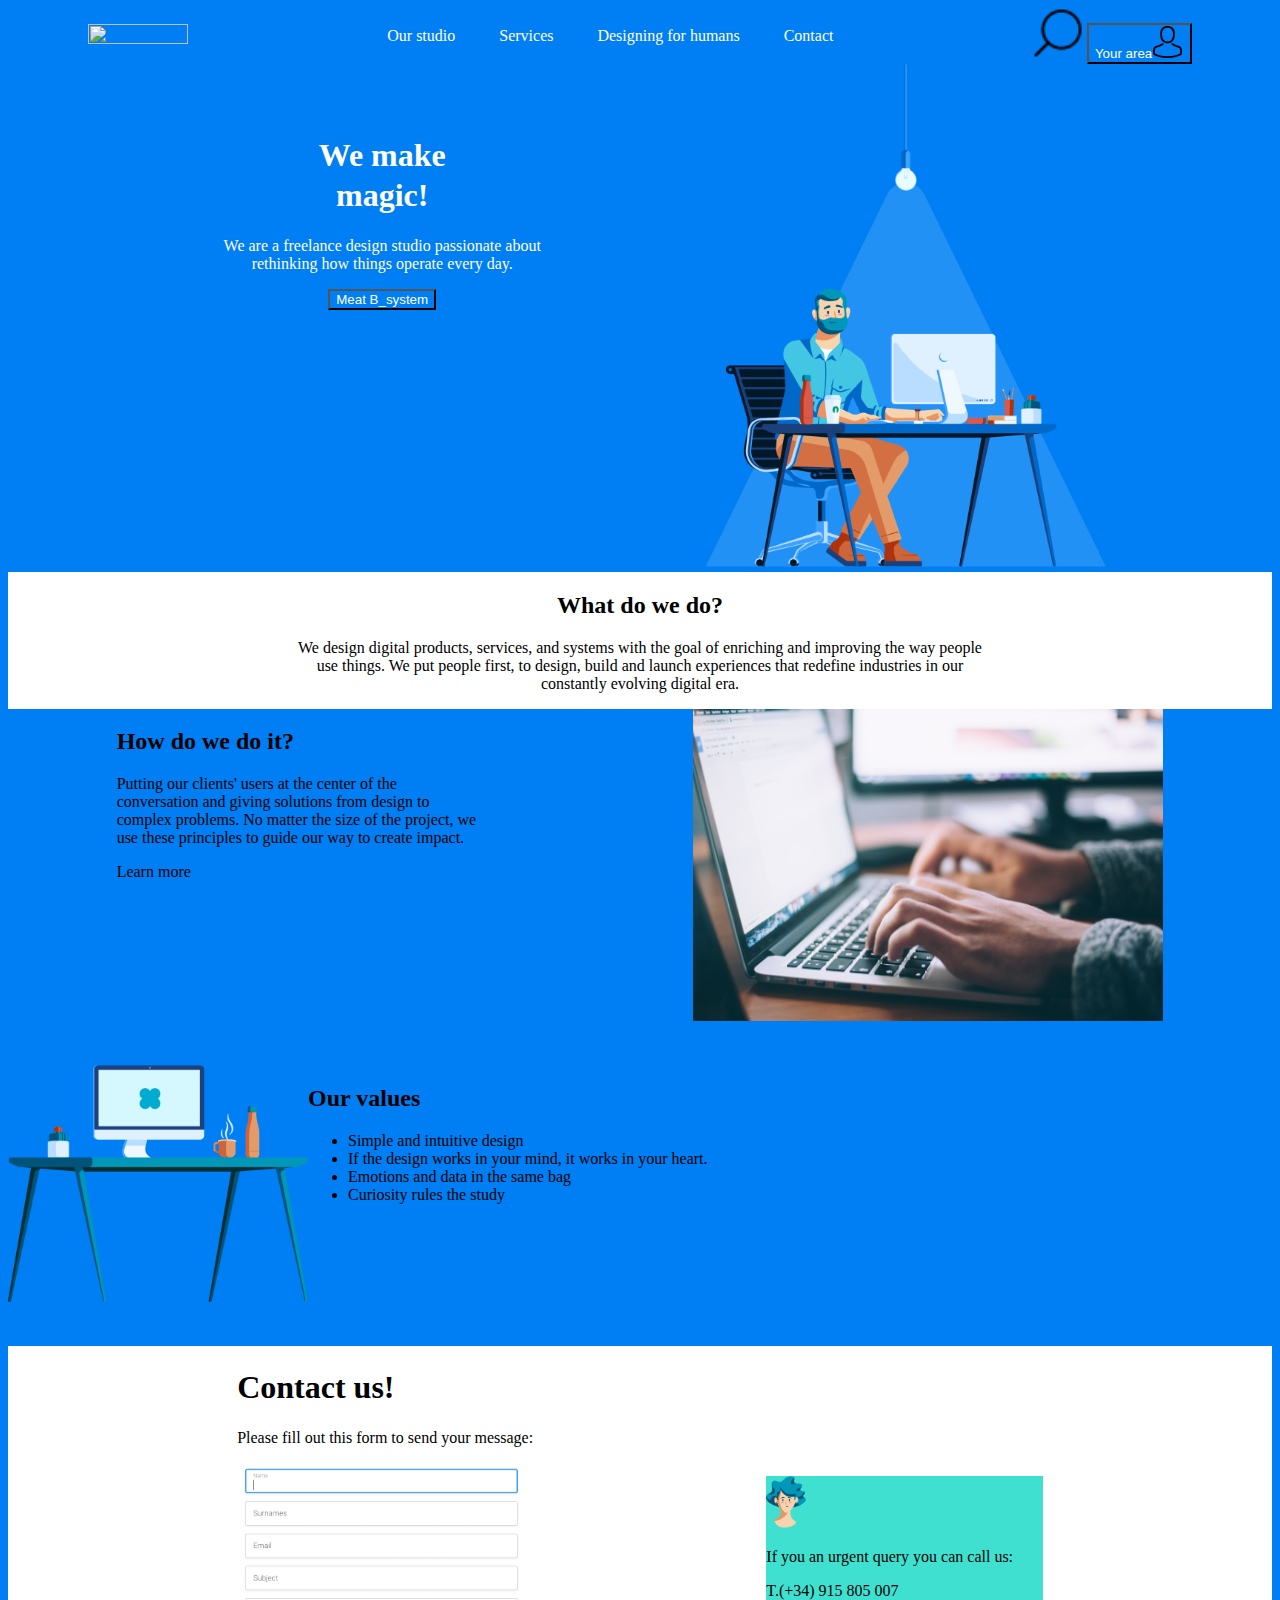
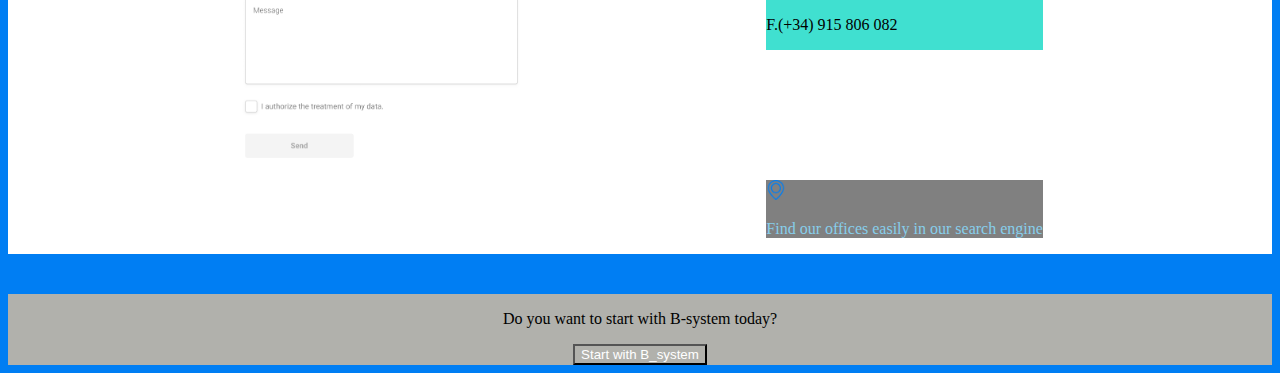
==== projet1nancy/index.html @ 30feb052 "projet 1 à jour" ====
<!doctype html>
<html lang="fr">
<head>
    <meta charset="utf-8">
    <title>Projet1Nancy</title>
    <link rel="stylesheet" href="styles/styles.css">
</head>
<body> 
<!-- DÉBUT EN-TETE (TOUTE LES PARTIES-(class entete)--------------------->
    <div class="entete">
        <!-- Logo dans en-tête-------------------------------------->
        <div class="hautgauche">
            <img alt="" src="/images/02Logo_white.png" id="logoentête"
            width="100"
            height="20"/>
        </div>
<!-- début Menu de navigation dans en-tete------------------------------->
    <nav class = "menu-nav">
            <ul>
                <li class="boutton">
                    <a href="our.html">
                    Our  studio
                   </a>
                </li >
                <li class="boutton">
                    <a href="Services.html">
                        Services
                    </a>   
                </li> 
                <li class="boutton">
                    <a href="Designing.html">
                    Designing for humans
                    </a>
                </li>
                <li class="boutton">
                <a href="Contact.html">
                    Contact
                </a>                   
                </li>
            </ul>
     </nav>  
<!-- fin Menu de navigation dans en-tete ----------------------------->

<!-- Loupe et bouton (your aréa) avec image dans en-tete ---------->        
        <div class="hautdroit">
            <img alt="" src="images/magnifying_glass.png"
            width="50"
            height="30"/>
           <button>Your area<img alt="" src="images/avatar.png"/></button> 
        </div>
    </div>
<!-- FIN EN-TÊTE (TOUTE LES PARTIES-(class entete) --------------->
 


<!-- CLASSE 2 SECTIONS DÉBUT (WE MAKE MAGIC ET IMAGE HOMME ET BUREAU) -->
    <div class="sectionwemakemagic-image">
<!--  section 1 à gauche en haut de image du bureau avec homme -->
        <div class="wemake">
            <h1 id="wemakemagic"><b>We make <br>magic!</b></h1>
            <p>We are a freelance design studio passionate about<br> rethinking how things operate every day.</p>    
            <button>Meat B_system</button>
        </div>

<!-- section 2 à droite en haut image du bureau avec homme -->
        <div id="blocimagemanworking">        
            <img alt="" src="images/Man_working.png"
            width="400"
            height="400"/>  
        </div>
    </div> 
<!--  CLASSE 2 SECTION FIN (WE MAKE MAGIC ET IMAGE HOMME ET BUREAU) -->


<!--  début partie central en blanc (What do we do)--------------------->
<section class="section-what">
            <div>
                    <h2>What do we do?</h2>           
                    <p> We design digital products, services, and systems with the goal of enriching and improving the way people<br> use things. We put people first, to design, build and launch experiences that redefine industries in our<br> constantly evolving digital era.</p> 
            </div>       
</section>

<!-- fin partie central en blanc (What do we do)--------------------->
 

<!--  DÉBUT DE 2 SECTIONS (HOW DO WE DO IT + IMAGES PORTABLE)----->
    <div class="lala">
            <main>
                <h2>How do we do it?</h2>
                <p>Putting our clients' users at the center of the<br> conversation and giving solutions from design to<br> complex problems. No matter the size of the project, we<br> use these principles to guide our way to create impact.</p>
                <p>Learn more</p>
            </main>

            <aside>
                <!--  bloc à droite image du clavier seulement-->
                <img alt="" src="images/glenn.jpg"
                width="470"
                height="330"/>
            </aside>
    </div>  
 <!--  FIN DE 2 SECTIONS (HOW DO WE DO IT + IMAGES PORTABLE)-----> 
 

<!--  DÉBUT DE 2 SECTIONS (IMAGES = OUR VALUES)---------------->
<!--  bloc à gauche en bas image du bureau avec écran seulement-->
    <div class="bas">       
        <aside>
                <img alt="" src="images/Group177.png"
                width="300"
                height="300"/>
        </aside>
 <!--  bloc à droite image du clavier seulement-->          
        <section class="ourvalues">
            <h2>Our values</h2>
                <ul>
                    <li>Simple and intuitive design</li>
                    <li>If the design works in your mind, it works in your heart.</li>
                    <li>Emotions and data in the same bag</li>
                    <li>Curiosity rules the study</li>
                </ul>
        </section>
    </div>   
<!--  FIN DE 2 SECTIONS (IMAGES = OUR VALUES)----------------> 

<!-- ---------------------SECTION CONTACT US-------------------------------------------->
<div class="bleu">
        <section>               
                <h1> Contact us!</h1>
                <P>Please fill out this form to send your message:</P>
                <img alt="" src="images/formulaire-temporaire.png"
                width="300"
                height="300"/>
        </section>
<!-- ----------------------------------------------------------------->
        <div>
            <section class="imagecheveuxbleu">
                    <img alt="" src="images/Woman_1.png"
                    width="40"
                    height="40"/>
                    <p>If you an urgent query you can call us:</p>

                    <p>T.(+34) 915 805 007</p>
                    <p>F.(+34) 915 806 082</p>
            </section>

            <section class="find">
                <img alt="" src="images/Place_holder.png"
                width="20"
                height="20"/>
                <p>Find our offices easily in our search engine</p>
            </section>
        </div>
</div>
<!-- ----------------------FIN SECTION--------------------------------->


    <div class="doyouwant">
        <p>Do you want to start with B-system today?</p>
        <button> Start with B_system</button>        
    </div>

    
        
       

</body>
</html>
---- projet1nancy/styles/styles.css ----
:root {
box-sizing: border-box;
}

*{
box-sizing: inherit;  
}


body{
 font-family : Roboto;
 background-color:#007EF3

}

img{
  max-width: 100%;
  height: auto;
}



h1{
  color: white;
  font-size: 14PT
  width 700; 
  line-height: 40px
}
/*-------------------------------*/
/*Début Menu dans en-tête-1*/
nav{
text-align: center;
}

 
nav.menu-nav ul li.boutton a{
  color:white;
  text-decoration: none;
  padding-right: 40px; 
}
  
nav.menu-nav ul li.boutton{
  list-style-type: none;
  display: inline-block;
}

nav.menu-nav ul li.boutton:hover a{
  color: burlywood;
}
/*Fin Menu dans en-tête-1*/
/*---------------------------------*/

.entete {
  display: flex;
  align-items: center;
justify-content: space-around
}

/*logo* en haut à droite*/
.hautgauche a{
  display: flex;
  text-align: left;
  margin:right;
}


button{
  background:transparent;
  border: solid 2 px white;
  color:white; 
} 

/*p{
color: white;
}*/

.lala{
  display: flex;
  justify-content: space-around
}

/*SECTION 2 MAKE MAGIC ET IMAGE HOMME BUREAU À DROITE*/
/*TEXTE À GAUCHE we make magic*/
.wemake{
display: block;
padding: 50px; 
}

.blocimagemanworking{
  display:bli
}


/* *we make magic!*/
.sectionwemakemagic-image{
  display: flex;
   color: white;
   padding: 0 50px;
   text-align: center;
   object-fit: contain;
   justify-content: space-evenly;
}

.find{
  background-color: grey;
  color:skyblue
}

#man{
  padding: 30px 40px;
}


/*section our values*/
.section.ourvalues{
background-color:#007EF3 ;
color: white;
text-align: left;
display:flex;
padding-left: 0em;
}

/*texte paragraphe blanc section What do we do*/
section.section-what{
  color:black;
  background-color: white;
  text-align: center;
  display:flex;
  justify-content: space-around
}


/*aside image table et ordi et section our values*/
.bas{
  display: flex;
  margin-block: 40px 20px;
}

/*.bas li{
  color:black;
}*/

.bleu{
  display: flex;
  margin-block: 40px;
  justify-content:space-evenly;
  background-color: white;
}
  .bleu h1{
    color:black;
  }


  .imagecheveuxbleu{
    background: turquoise;
    margin-block:  130px;
    align-content: center;
  }


  .findouroffices {
    color : pink;
    display: flex;
    margin-block: 100px;
    background-color: violet;
  
  }


  .doyouwant{
    display: flex;
    background-color:rgb(177, 177, 172);
    margin-block: 90px;
    justify-content: center;
    flex-direction: column;
    align-items: center;
    margin: 0 auto;

  }
/*
 .doyouwant {
  align-items: center;
  background-color: gray;
  padding: 30px 10px;
  }
*/

  .bouton{
    align-items: center;
    margin-block: 20px;
    background-color: pink;
    padding:20px;
    justify-content: center;
    width: 900px;
    margin: 0 auto;

  }
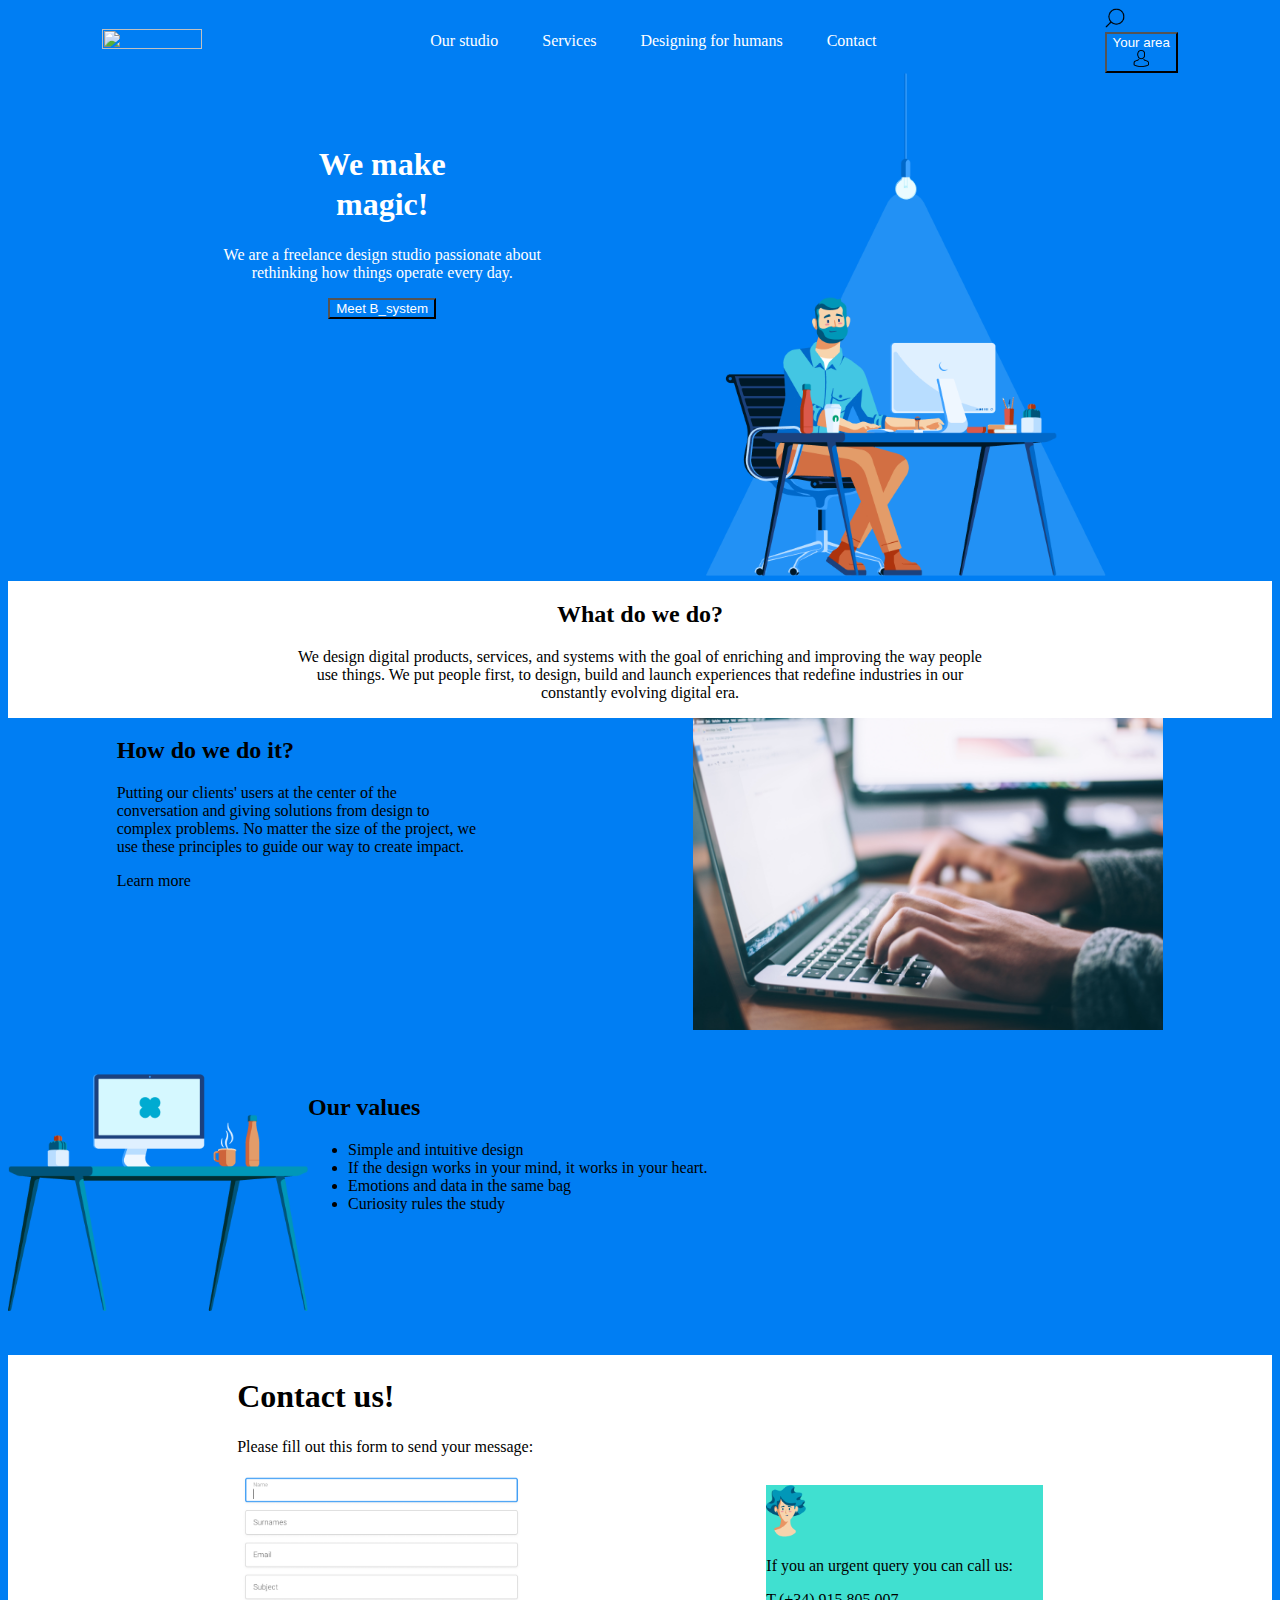
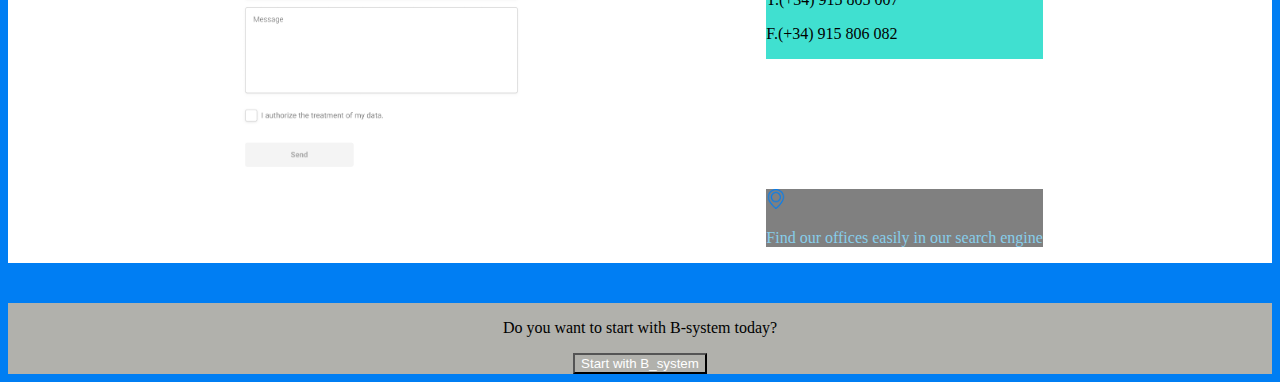
==== commit 767ebbd3: "mise à jour fichier index et styles" ====
--- a/projet1nancy/index.html
+++ b/projet1nancy/index.html
@@ -1,139 +1,129 @@
 <!doctype html>
-<html lang="fr">
-<head>
-    <meta charset="utf-8">
-    <title>Projet1Nancy</title>
-    <link rel="stylesheet" href="styles/styles.css">
-</head>
-<body> 
-<!-- DÉBUT EN-TETE (TOUTE LES PARTIES-(class entete)--------------------->
-    <div class="entete">
-        <!-- Logo dans en-tête-------------------------------------->
-        <div class="hautgauche">
-            <img alt="" src="/images/02Logo_white.png" id="logoentête"
-            width="100"
-            height="20"/>
-        </div>
-<!-- début Menu de navigation dans en-tete------------------------------->
-    <nav class = "menu-nav">
-            <ul>
-                <li class="boutton">
-                    <a href="our.html">
-                    Our  studio
-                   </a>
-                </li >
-                <li class="boutton">
-                    <a href="Services.html">
-                        Services
-                    </a>   
-                </li> 
-                <li class="boutton">
-                    <a href="Designing.html">
-                    Designing for humans
-                    </a>
-                </li>
-                <li class="boutton">
-                <a href="Contact.html">
-                    Contact
-                </a>                   
-                </li>
-            </ul>
-     </nav>  
-<!-- fin Menu de navigation dans en-tete ----------------------------->
+<html lang="en">
+    <head>
+        <meta charset="utf-8">
+        <title>Projet1Nancy</title>
+        <link rel="stylesheet" href="styles/styles.css">
+        <meta name="viewport" content="width=device-width">
+    </head>
 
-<!-- Loupe et bouton (your aréa) avec image dans en-tete ---------->        
-        <div class="hautdroit">
-            <img alt="" src="images/magnifying_glass.png"
-            width="50"
-            height="30"/>
-           <button>Your area<img alt="" src="images/avatar.png"/></button> 
-        </div>
-    </div>
-<!-- FIN EN-TÊTE (TOUTE LES PARTIES-(class entete) --------------->
- 
+    <body> 
 
+        <div class="entete">
+            <div class="hautgauche">
+                <img alt="" src="/images/02Logo_white.png" id="logoentête"
+                width="100"
+                height="20"/>
+            </div>
 
-<!-- CLASSE 2 SECTIONS DÉBUT (WE MAKE MAGIC ET IMAGE HOMME ET BUREAU) -->
-    <div class="sectionwemakemagic-image">
-<!--  section 1 à gauche en haut de image du bureau avec homme -->
-        <div class="wemake">
-            <h1 id="wemakemagic"><b>We make <br>magic!</b></h1>
-            <p>We are a freelance design studio passionate about<br> rethinking how things operate every day.</p>    
-            <button>Meat B_system</button>
-        </div>
+            <nav class = "menu-nav">
+                <ul>
+                    <li class="boutton">
+                        <a href="our.html">
+                        Our  studio
+                        </a>
+                    </li >
+                    <li class="boutton">
+                        <a href="Services.html">
+                            Services
+                        </a>   
+                    </li> 
 
-<!-- section 2 à droite en haut image du bureau avec homme -->
-        <div id="blocimagemanworking">        
-            <img alt="" src="images/Man_working.png"
-            width="400"
-            height="400"/>  
-        </div>
-    </div> 
-<!--  CLASSE 2 SECTION FIN (WE MAKE MAGIC ET IMAGE HOMME ET BUREAU) -->
+                    <li class="boutton">
+                        <a href="Designing.html">
+                        Designing for humans
+                        </a>
+                    </li>
 
+                    <li class="boutton">
+                            <a href="Contact.html">
+                                Contact
+                            </a>                   
+                    </li>
+                </ul>
+            </nav>  
+                     
+            <div class="hautdroit">
+                <div class="imageloupe">
+                    <img alt="" src="images/magnifying_glass.png"
+                    width="20"
+                    height="20"/>
+                </div>
 
-<!--  début partie central en blanc (What do we do)--------------------->
-<section class="section-what">
+                    <button class="boutonYourArea">
+                        <div class="textYourArea"> 
+                            Your area
+                        </div>
+                        <img class="iconebonhomme" alt="" src="images/avatar.png"; width="17"; height="18"/>
+                    </button>
+                </div>
+            </div>
+        </div>  
+
+        <div class="sectionwemakemagic-image">       
+            <div class="wemake">
+                <h1 id="wemakemagic"><b>We make <br>magic!</b></h1>
+                <p>We are a freelance design studio passionate about<br> rethinking how things operate every day.</p>    
+                <button class="bouttonMeatBSystem">Meet B_system</button>
+            </div>
+
+            <div id="blocimagemanworking">        
+                <img alt="" src="images/Man_working.png"
+                width="400"
+                height="400"/>  
+            </div>
+        </div> 
+                    
+        <section class="section-what">
             <div>
-                    <h2>What do we do?</h2>           
-                    <p> We design digital products, services, and systems with the goal of enriching and improving the way people<br> use things. We put people first, to design, build and launch experiences that redefine industries in our<br> constantly evolving digital era.</p> 
+                <h2>What do we do?</h2>           
+                <p> We design digital products, services, and systems with the goal of enriching and improving the way people<br> use things. We put people first, to design, build and launch experiences that redefine industries in our<br> constantly evolving digital era.</p> 
             </div>       
-</section>
+        </section>
 
-<!-- fin partie central en blanc (What do we do)--------------------->
- 
-
-<!--  DÉBUT DE 2 SECTIONS (HOW DO WE DO IT + IMAGES PORTABLE)----->
-    <div class="lala">
+        <div class="lala">
             <main>
                 <h2>How do we do it?</h2>
                 <p>Putting our clients' users at the center of the<br> conversation and giving solutions from design to<br> complex problems. No matter the size of the project, we<br> use these principles to guide our way to create impact.</p>
-                <p>Learn more</p>
+                <p class="paragraphe">Learn more</p>
             </main>
 
             <aside>
-                <!--  bloc à droite image du clavier seulement-->
                 <img alt="" src="images/glenn.jpg"
                 width="470"
                 height="330"/>
             </aside>
-    </div>  
- <!--  FIN DE 2 SECTIONS (HOW DO WE DO IT + IMAGES PORTABLE)-----> 
- 
-
-<!--  DÉBUT DE 2 SECTIONS (IMAGES = OUR VALUES)---------------->
-<!--  bloc à gauche en bas image du bureau avec écran seulement-->
-    <div class="bas">       
-        <aside>
+        </div>  
+                            
+        <div class="bas">       
+            <aside>
                 <img alt="" src="images/Group177.png"
                 width="300"
                 height="300"/>
-        </aside>
- <!--  bloc à droite image du clavier seulement-->          
-        <section class="ourvalues">
-            <h2>Our values</h2>
-                <ul>
-                    <li>Simple and intuitive design</li>
-                    <li>If the design works in your mind, it works in your heart.</li>
-                    <li>Emotions and data in the same bag</li>
-                    <li>Curiosity rules the study</li>
-                </ul>
-        </section>
-    </div>   
-<!--  FIN DE 2 SECTIONS (IMAGES = OUR VALUES)----------------> 
-
-<!-- ---------------------SECTION CONTACT US-------------------------------------------->
-<div class="bleu">
-        <section>               
+            </aside>
+         
+            <section class="ourvalues">
+                    <h2>Our values</h2>
+                    <ul>
+                        <li>Simple and intuitive design</li>
+                        <li>If the design works in your mind, it works in your heart.</li>
+                        <li>Emotions and data in the same bag</li>
+                        <li>Curiosity rules the study</li>
+                    </ul>
+            </section>
+        </div>   
+                       
+        <div class="bleu">
+            <section>               
                 <h1> Contact us!</h1>
                 <P>Please fill out this form to send your message:</P>
                 <img alt="" src="images/formulaire-temporaire.png"
                 width="300"
                 height="300"/>
-        </section>
-<!-- ----------------------------------------------------------------->
-        <div>
-            <section class="imagecheveuxbleu">
+            </section> 
+
+            <div>
+                <section class="imagecheveuxbleu">
                     <img alt="" src="images/Woman_1.png"
                     width="40"
                     height="40"/>
@@ -141,27 +131,20 @@
 
                     <p>T.(+34) 915 805 007</p>
                     <p>F.(+34) 915 806 082</p>
-            </section>
+                </section>
 
-            <section class="find">
-                <img alt="" src="images/Place_holder.png"
-                width="20"
-                height="20"/>
-                <p>Find our offices easily in our search engine</p>
-            </section>
+                <section class="find">
+                    <img alt="" src="images/Place_holder.png"
+                    width="20"
+                    height="20"/>
+                    <p>Find our offices easily in our search engine</p>
+                </section>
+            </div>     
         </div>
-</div>
-<!-- ----------------------FIN SECTION--------------------------------->
-
-
-    <div class="doyouwant">
-        <p>Do you want to start with B-system today?</p>
-        <button> Start with B_system</button>        
-    </div>
-
-    
-        
-       
-
-</body>
+               
+        <div class="doyouwant">
+            <p>Do you want to start with B-system today?</p>
+            <button> Start with B_system</button>        
+        </div>      
+    </body>
 </html>